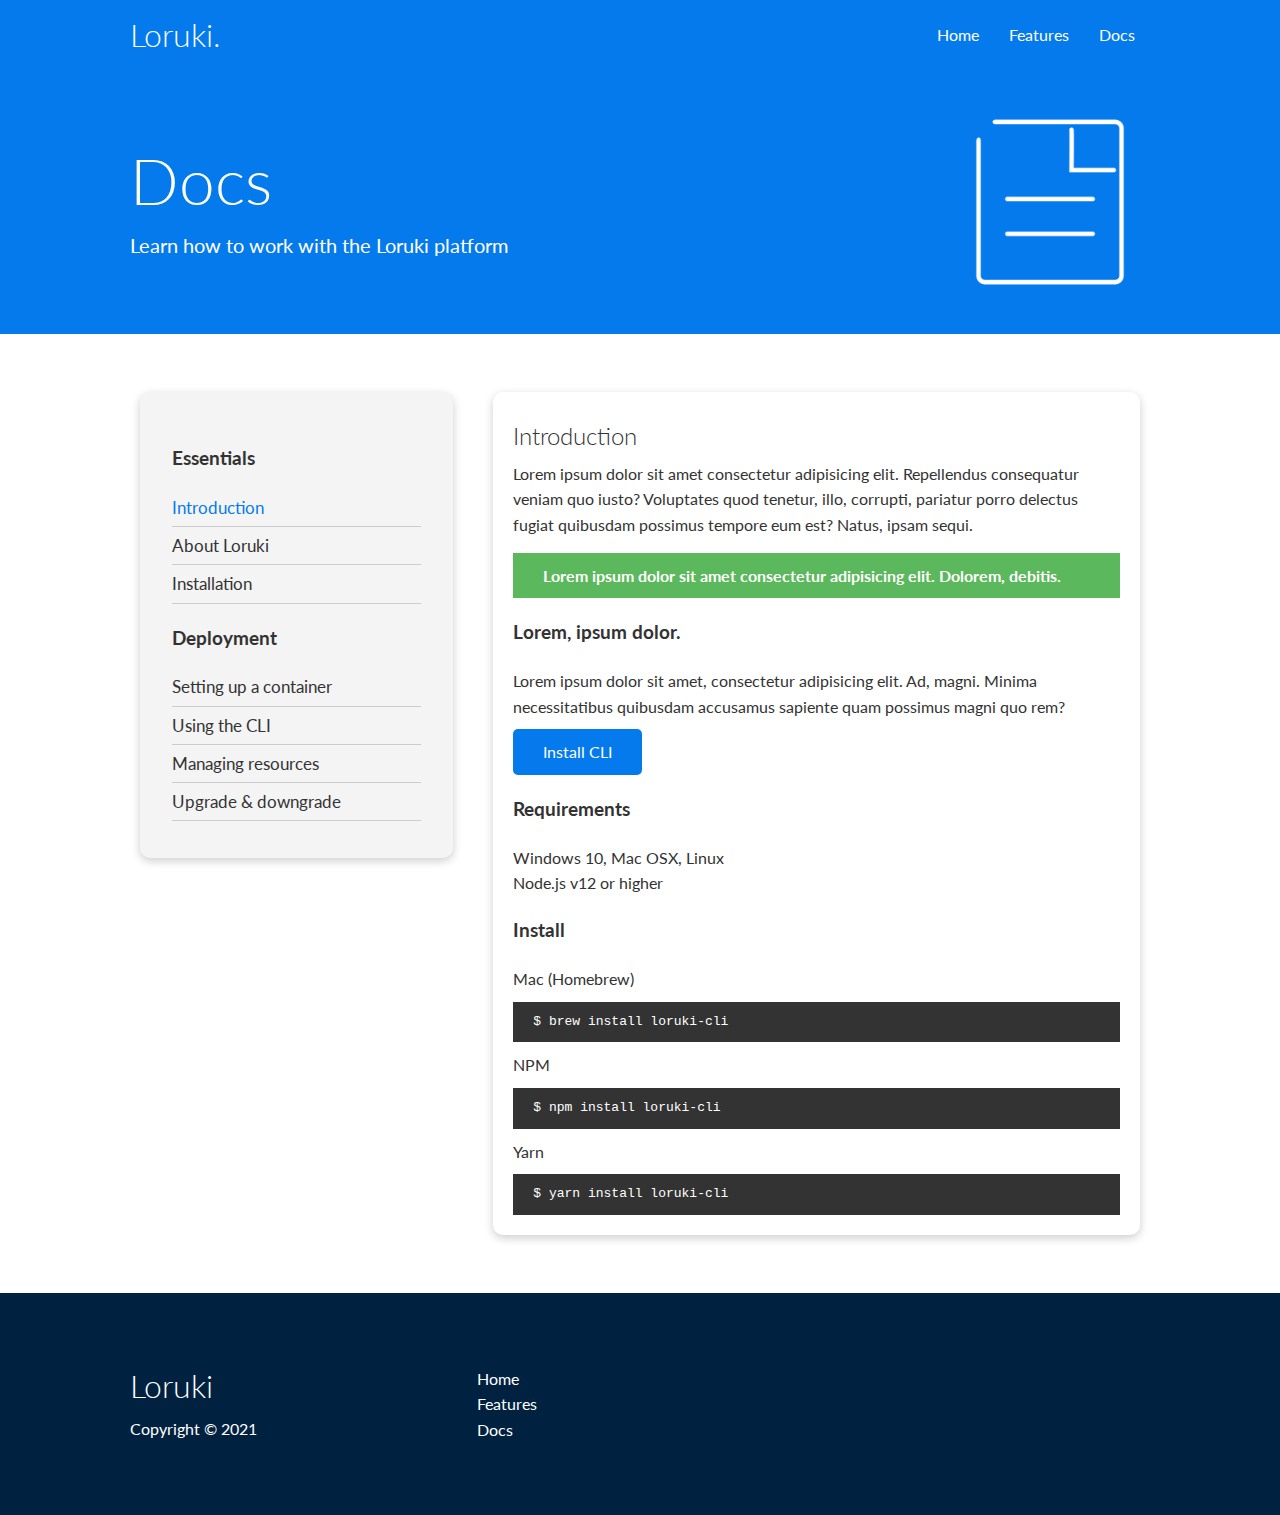
==== docs.html @ bca7e06e "initial commit" ====
<!DOCTYPE html>
<html lang="en">
  <head>
    <meta charset="UTF-8" />
    <meta http-equiv="X-UA-Compatible" content="IE=edge" />
    <meta name="viewport" content="width=device-width, initial-scale=1.0" />
    <link
      rel="stylesheet"
      href="https://cdnjs.cloudflare.com/ajax/libs/font-awesome/5.15.1/css/all.min.css"
      integrity="sha512-+4zCK9k+qNFUR5X+cKL9EIR+ZOhtIloNl9GIKS57V1MyNsYpYcUrUeQc9vNfzsWfV28IaLL3i96P9sdNyeRssA=="
      crossorigin="anonymous"
    />
    <link rel="stylesheet" href="./css/utilities.css" type="text/css" />
    <link rel="stylesheet" href="./css/style.css" type="text/css" />
    <title>Loruki | Cloud hosting for everyone</title>
  </head>
  <body>
    <!-- Nav Bar -->
    <div class="navbar">
      <div class="container flex">
        <h1 class="logo">Loruki.</h1>
        <nav>
          <ul>
            <li><a href="index.html">Home</a></li>
            <li><a href="features.html">Features</a></li>
            <li><a href="docs.html">Docs</a></li>
          </ul>
        </nav>
      </div>
    </div>

    <!-- Head -->
    <section class="docs-head bg-primary py-3">
      <div class="container grid">
        <div>
          <h1 class="xl">Docs</h1>
          <p class="lead">Learn how to work with the Loruki platform</p>
        </div>
        <img src="images/docs.png" alt="" />
      </div>
    </section>

    <!-- Docs main  -->
    <section class="docs-main my-4">
      <div class="container grid">
        <div class="card bg-light p-3">
          <h3 class="my-2">Essentials</h3>
          <nav>
            <ul>
              <li><a class="text-primary" href="#">Introduction</a></li>
              <li><a href="#">About Loruki</a></li>
              <li><a href="#">Installation</a></li>
            </ul>
          </nav>

          <h3 class="my-2">Deployment</h3>
          <nav>
            <ul>
              <li><a href="#">Setting up a container</a></li>
              <li><a href="#">Using the CLI</a></li>
              <li><a href="#">Managing resources</a></li>
              <li><a href="#">Upgrade & downgrade</a></li>
            </ul>
          </nav>
        </div>
        <div class="card">
          <h2>Introduction</h2>
          <p>
            Lorem ipsum dolor sit amet consectetur adipisicing elit. Repellendus
            consequatur veniam quo iusto? Voluptates quod tenetur, illo,
            corrupti, pariatur porro delectus fugiat quibusdam possimus tempore
            eum est? Natus, ipsam sequi.
          </p>
          <div class="alert alert-success">
            <i class="fas fa-info"></i> Lorem ipsum dolor sit amet consectetur
            adipisicing elit. Dolorem, debitis.
          </div>

          <h3>Lorem, ipsum dolor.</h3>
          <p>
            Lorem ipsum dolor sit amet, consectetur adipisicing elit. Ad, magni.
            Minima necessitatibus quibusdam accusamus sapiente quam possimus
            magni quo rem?
          </p>
          <a href="#" class="btn btn-primary">Install CLI</a>

          <h3>Requirements</h3>
          <ul>
            <li>Windows 10, Mac OSX, Linux</li>
            <li>Node.js v12 or higher</li>
          </ul>

          <h3>Install</h3>
          <p>Mac (Homebrew)</p>
          <pre><code>$ brew install loruki-cli</code></pre>
          <p>NPM</p>
          <pre><code>$ npm install loruki-cli</code></pre>
          <p>Yarn</p>
          <pre><code>$ yarn install loruki-cli</code></pre>
        </div>
      </div>
    </section>

    <!-- Footer -->
    <footer class="footer bg-dark py-5">
      <div class="container grid grid-3">
        <div>
          <h1>Loruki</h1>
          <p>Copyright &copy; 2021</p>
        </div>
        <nav>
          <ul>
            <li><a href="index.html">Home</a></li>
            <li><a href="features.html">Features</a></li>
            <li><a href="docs.html">Docs</a></li>
          </ul>
        </nav>
        <div class="social">
          <a href="#"><i class="fab fa-github fa-2x"></i></a>
          <a href="#"><i class="fab fa-facebook fa-2x"></i></a>
          <a href="#"><i class="fab fa-instagram fa-2x"></i></a>
          <a href="#"><i class="fab fa-twitter fa-2x"></i></a>
        </div>
      </div>
    </footer>
  </body>
</html>
---- css/utilities.css ----
.container {
  max-width: 1100px;
  margin: 0 auto;
  overflow: auto;
  padding: 0 40px;
}

.card {
  background-color: #fff;
  color: #333;
  border-radius: 10px;
  box-shadow: 0 3px 10px rgba(0, 0, 0, 0.2);
  padding: 20px;
  margin: 10px;
}

.btn {
  display: inline-block;
  padding: 10px 30px;
  cursor: pointer;
  background: var(--primary-color);
  color: #fff;
  border: none;
  border-radius: 5px;
}

.btn-outline {
  background-color: transparent;
  border: 1px solid #fff;
}

.btn:hover {
  transform: scale(0.98);
}

.text-center {
  text-align: center;
}

/* Backgrounds & colored buttons */
.bg-primary,
.btn-primary {
  background-color: var(--primary-color);
  color: #fff;
}

.bg-secondary,
.btn-secondary {
  background-color: var(--secondary-color);
  color: #fff;
}

.bg-dark,
.btn-dark {
  background-color: var(--dark-color);
  color: #fff;
}

.bg-light,
.btn-light {
  background-color: var(--light-color);
  color: #333;
}

.bg-primary a,
.btn-primary a,
.bg-secondary a,
.btn-secondary a,
.bg-dark a,
.btn-dark a {
  color: #fff;
}

/* Text colors */
.text-primary {
  color: var(--primary-color);
}

.text-secondary {
  color: var(--secondary-color);
}

.text-dark {
  color: var(--dark-color);
}

.text-light {
  color: var(--light-color);
}

/* Text sizes */

.lead {
  font-size: 20px;
}

.sm {
  font-size: 1rem;
}

.md {
  font-size: 2rem;
}

.lg {
  font-size: 3rem;
}

.xl {
  font-size: 4rem;
}

/* Alert  */
.alert {
  background-color: var(--light-color);
  padding: 10px 20px;
  font-weight: bold;
  margin: 15px 0;
}

.alert i {
  margin-right: 10px;
}

.alert-success {
  background-color: var(--success-color);
  color: #fff;
}

.alert-error {
  background-color: var(--error-color);
  color: #fff;
}

.flex {
  display: flex;
  justify-content: center;
  align-items: center;
  height: 100%;
}

.grid {
  display: grid;
  grid-template-columns: repeat(2, 1fr);
  gap: 20px;
  justify-content: center;
  align-items: center;
  height: 100%;
}

.grid-3 {
  grid-template-columns: repeat(3, 1fr);
}

/* Margin */

.my-1 {
  margin: 1rem 0;
}

.my-2 {
  margin: 1.5rem 0;
}

.my-3 {
  margin: 2rem 0;
}

.my-4 {
  margin: 3rem 0;
}
.my-5 {
  margin: 4rem 0;
}

.m-1 {
  margin: 1rem;
}

.m-2 {
  margin: 1.5rem;
}

.m-3 {
  margin: 2rem;
}

.m-4 {
  margin: 3rem;
}
.m-5 {
  margin: 4rem;
}

/* Padding */
.py-1 {
  padding: 1rem 0;
}

.py-2 {
  padding: 1.5rem 0;
}

.py-3 {
  padding: 2rem 0;
}

.py-4 {
  padding: 3rem 0;
}
.py-5 {
  padding: 4rem 0;
}

.p-1 {
  padding: 1rem;
}

.p-2 {
  padding: 1.5rem;
}

.p-3 {
  padding: 2rem;
}

.p-4 {
  padding: 3rem;
}
.p-5 {
  padding: 4rem;
}
---- css/style.css ----
@import url("https://fonts.googleapis.com/css2?family=Lato:wght@300&display=swap");

:root {
  --primary-color: #047aed;
  --secondary-color: #1c3fa8;
  --dark-color: #002240;
  --light-color: #f4f4f4;
  --success-color: #5cb85c;
  --error-color: #d9534f;
}

* {
  box-sizing: border-box;
  padding: 0;
  margin: 0;
}

body {
  font-family: "Lato", sans-serif;
  color: #333;
  line-height: 1.6;
}

ul {
  list-style-type: none;
}

a {
  text-decoration: none;
  color: #333;
}

h1,
h2 {
  font-weight: 300;
  line-height: 1.2;
  margin: 10px 0;
}

p {
  margin: 10px 0;
}

img {
  width: 100%;
}

code,
pre {
  background: #333;
  color: #fff;
  padding: 10px;
}

.hidden {
  visibility: hidden;
  height: 0;
}

/* Navbar */
.navbar {
  background-color: var(--primary-color);
  color: #fff;
  height: 70px;
}

.navbar ul {
  display: flex;
}

.navbar a {
  color: #fff;
  padding: 10px;
  margin: 0 5px;
}

.navbar a:hover {
  border-bottom: 2px solid #fff;
}

.navbar .flex {
  justify-content: space-between;
}

/* Showcase */
.showcase {
  height: 400px;
  background-color: var(--primary-color);
  color: #fff;
  position: relative;
}

.showcase h1 {
  font-size: 40px;
}

.showcase p {
  margin: 20px 0;
}

.showcase .grid {
  grid-template-columns: 55% 45%;
  gap: 30px;
  overflow: visible;
}

.showcase-text {
  animation: slideInFromLeft 1s ease-in;
}

.showcase-form {
  position: relative;
  top: 60px;
  height: 350px;
  width: 400px;
  padding: 40px;
  z-index: 100;
  justify-self: flex-end;
  animation: slideInFromRight 1s ease-in;
}

.showcase-form .form-control {
  margin: 30px 0;
}

.showcase-form input[type="text"],
.showcase-form input[type="email"] {
  border: 0;
  border-bottom: 1px solid #b4becb;
  width: 100%;
  padding: 3px;
  font-size: 16px;
}

.showcase-form input:focus {
  outline: none;
}

.showcase::before,
.showcase::after {
  content: "";
  position: absolute;
  height: 100px;
  bottom: -70px;
  right: 0;
  left: 0;
  background: #fff;
  -webkit-transform: skewY(-3deg);
  -moz-transform: skewY(-3deg);
  -ms-transform: skewY(-3deg);
  transform: skewY(-3deg);
}

/* Stats */
.stats {
  padding-top: 100px;
  animation: slideInFromBottom 1s ease-in;
}

.stats-heading {
  max-width: 500px;
  margin: auto;
}

.stats .grid h3 {
  font-size: 35px;
}

.stats .grid p {
  font-size: 20px;
  font-weight: bold;
}
/* Cli */
.cli .grid {
  grid-template-columns: repeat(3, 1fr);
  grid-template-rows: repeat(2, 1fr);
}

.cli .grid > *:first-child {
  grid-column: 1 / span 2;
  grid-row: 1 / span 2;
}

/* Cloud */
.cloud .grid {
  grid-template-columns: 4fr 3fr;
}

/* Languages */
.languages .flex {
  flex-wrap: wrap;
}
.languages .card {
  text-align: center;
  margin: 18px 10px 40px;
  transition: transform 0.2s ease-in;
}

.languages .card h4 {
  font-size: 20px;
  margin-bottom: 10px;
}

.languages .card:hover {
  transform: translateY(-50px);
}

/* Features & Docs */
.features-head img,
.docs-head img {
  width: 200px;
  justify-self: flex-end;
}

.features-sub-head img {
  width: 300px;
  justify-self: flex-end;
}

.features-main .card > i {
  margin-right: 20px;
}

.features-main .grid {
  padding: 30px;
}

.features-main .grid > *:first-child {
  grid-column: 1 / span 3;
}

.features-main .grid > *:nth-child(2) {
  grid-column: 1 / span 2;
}

/* Docs */
.docs-main h3 {
  margin: 20px 0;
}

.docs-main .grid {
  grid-template-columns: 1fr 2fr;
  align-items: flex-start;
}

.docs-main nav li {
  font-size: 17px;
  padding-bottom: 5px;
  margin-bottom: 5px;
  border-bottom: 1px #ccc solid;
}

.docs-main a:hover {
  font-weight: bold;
}

/* Footer */

.footer .social a {
  margin: 0 10px;
}

/* Animations */
@keyframes slideInFromLeft {
  0% {
    transform: translateX(-100%);
  }
  100% {
    transform: translateX(0);
  }
}

@keyframes slideInFromRight {
  0% {
    transform: translateX(100%);
  }
  100% {
    transform: translateX(0);
  }
}

@keyframes slideInFromTop {
  0% {
    transform: translateY(-100%);
  }
  100% {
    transform: translateX(0);
  }
}

@keyframes slideInFromBottom {
  0% {
    transform: translateY(100%);
  }
  100% {
    transform: translateX(0);
  }
}

/* Tablets and under */

/* body {
    display: none;
  } */

@media (max-width: 768px) {
  .grid,
  .showcase .grid,
  .stats .grid,
  .cli .grid,
  .cloud .grid,
  .features-main .grid,
  .docs-main .grid {
    grid-template-columns: 1fr;
    grid-template-rows: 1fr;
  }

  .showcase {
    height: auto;
  }

  .showcase-text {
    text-align: center;
    margin-top: 40px;
    animation: slideInFromTop 1s ease-in;
  }

  .showcase-form {
    justify-self: center;
    margin: auto;
    animation: slideInFromBottom 1s ease-in;
  }

  .cli .grid > *:first-child {
    grid-column: 1;
    grid-row: 1;
  }

  .features-head,
  .features-sub-head,
  .docs-head {
    text-align: center;
  }

  .features-head img,
  .features-sub-head img,
  .docs-head img {
    justify-self: center;
  }

  .features-main .grid > *:first-child,
  .features-main .grid > *:nth-child(2) {
    grid-column: 1;
  }
}

/* Mobile */
@media (max-width: 500px) {
  .navbar {
    height: 110px;
  }

  .navbar .flex {
    flex-direction: column;
  }

  .navbar ul {
    padding: 10px;
    background-color: rgba(0, 0, 0, 0.1);
  }
}
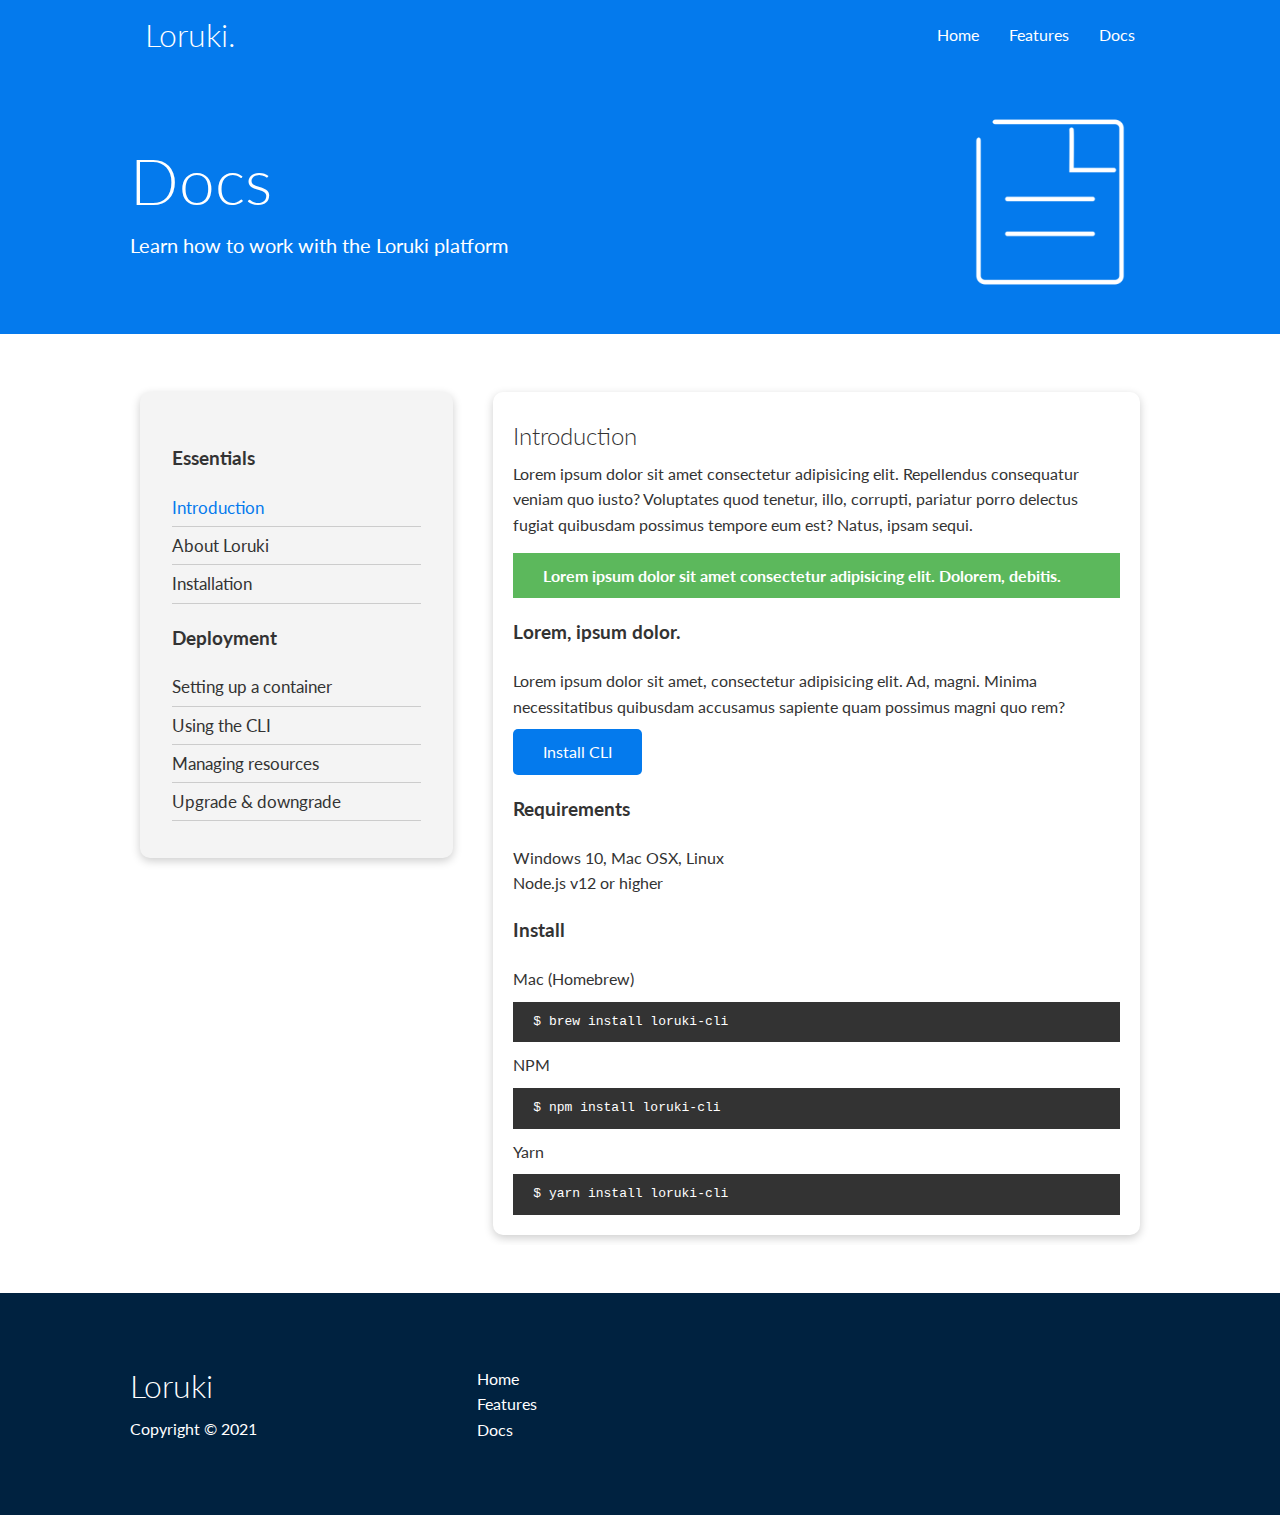
==== commit 6ce35ed7: "commit" ====
--- a/docs.html
+++ b/docs.html
@@ -18,7 +18,7 @@
     <!-- Nav Bar -->
     <div class="navbar">
       <div class="container flex">
-        <h1 class="logo">Loruki.</h1>
+        <h1 class="logo"><a href="index.html">Loruki.</a></h1>
         <nav>
           <ul>
             <li><a href="index.html">Home</a></li>
--- a/css/style.css
+++ b/css/style.css
@@ -74,6 +74,10 @@
   margin: 0 5px;
 }
 
+.navbar .logo a:hover {
+  border-bottom: none;
+}
+
 .navbar a:hover {
   border-bottom: 2px solid #fff;
 }
@@ -104,9 +108,9 @@
   overflow: visible;
 }
 
-.showcase-text {
+/* .showcase-text {
   animation: slideInFromLeft 1s ease-in;
-}
+} */
 
 .showcase-form {
   position: relative;
@@ -116,7 +120,7 @@
   padding: 40px;
   z-index: 100;
   justify-self: flex-end;
-  animation: slideInFromRight 1s ease-in;
+  /*  animation: slideInFromRight 1s ease-in; */
 }
 
 .showcase-form .form-control {
@@ -154,7 +158,7 @@
 /* Stats */
 .stats {
   padding-top: 100px;
-  animation: slideInFromBottom 1s ease-in;
+  /* animation: slideInFromBottom 1s ease-in; */
 }
 
 .stats-heading {
@@ -322,13 +326,13 @@
   .showcase-text {
     text-align: center;
     margin-top: 40px;
-    animation: slideInFromTop 1s ease-in;
+    /* animation: slideInFromTop 1s ease-in; */
   }
 
   .showcase-form {
     justify-self: center;
     margin: auto;
-    animation: slideInFromBottom 1s ease-in;
+    /* animation: slideInFromBottom 1s ease-in; */
   }
 
   .cli .grid > *:first-child {
